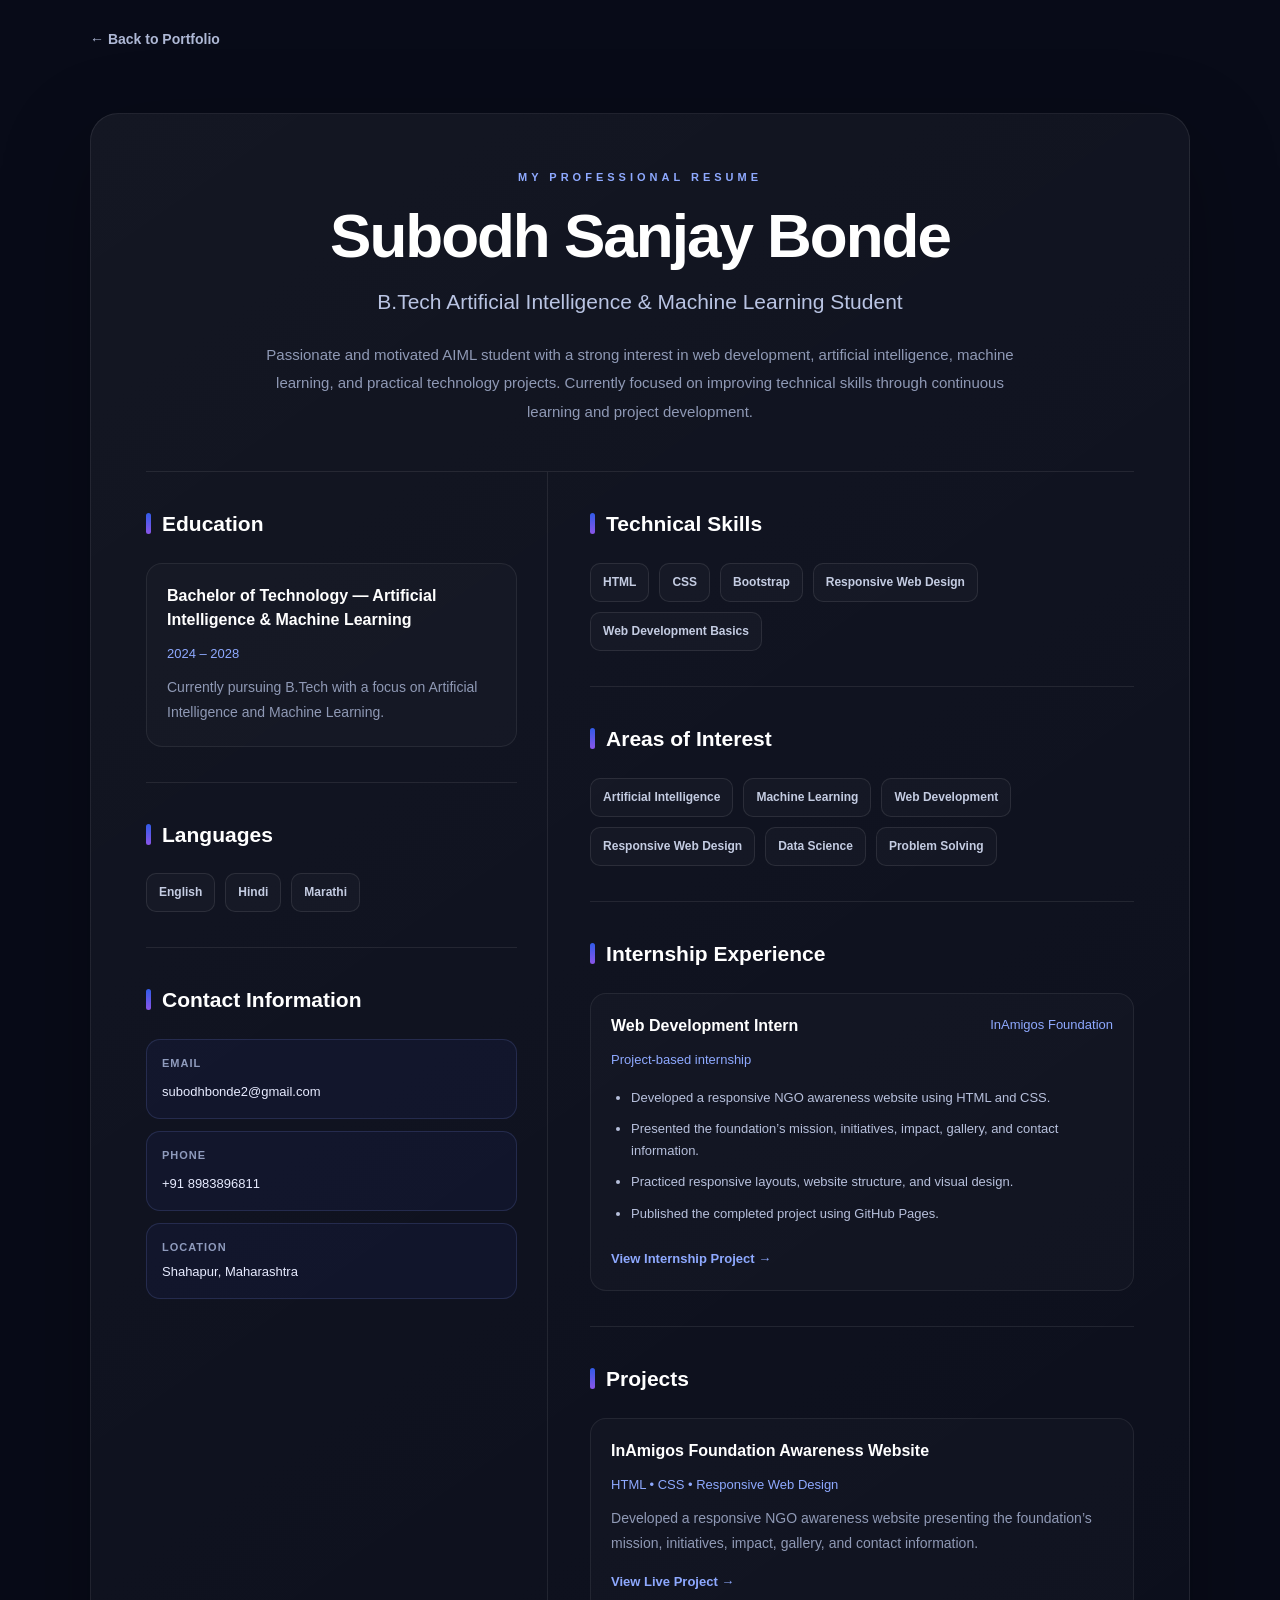
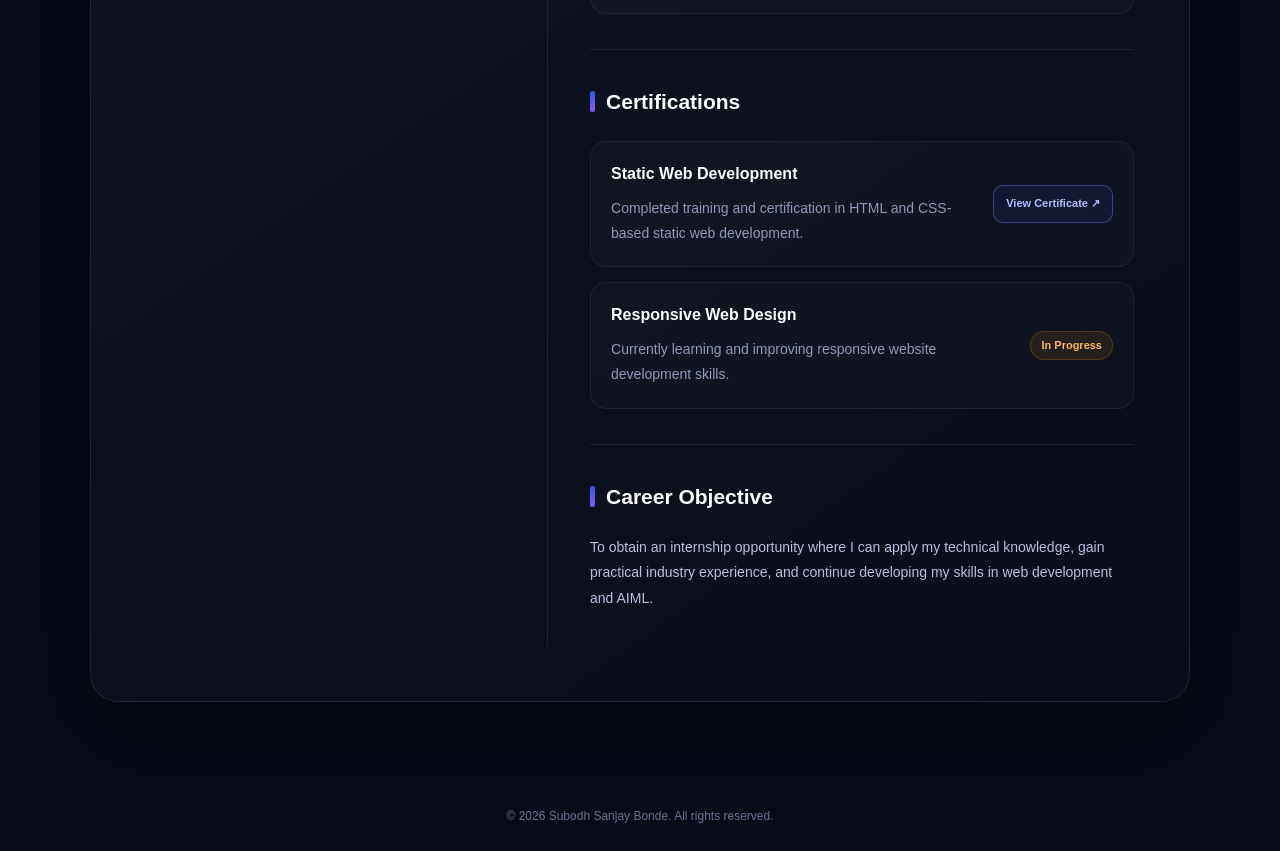
==== resume.html @ 0bbca328 "Add files via upload" ====
<!DOCTYPE html>
<html lang="en">
<head>
    <meta charset="UTF-8">
    <meta name="viewport" content="width=device-width, initial-scale=1.0">

    <title>Subodh Sanjay Bonde | Resume</title>

    <link rel="stylesheet" href="resume.css">
</head>
<body>

    <header class="resume-header">

        <a href="index.html" class="back-button">
            ← Back to Portfolio
        </a>
    </header>

    <main class="resume-container">

        <!-- INTRO -->

        <section class="resume-intro">

            <p class="resume-label">MY PROFESSIONAL RESUME</p>

            <h1>Subodh Sanjay Bonde</h1>

            <h2>
                B.Tech Artificial Intelligence &
                Machine Learning Student
            </h2>

            <p class="resume-summary">
                Passionate and motivated AIML student with a strong
                interest in web development, artificial intelligence,
                machine learning, and practical technology projects.
                Currently focused on improving technical skills
                through continuous learning and project development.
            </p>

        </section>


        <!-- TWO-COLUMN CONTENT -->

        <div class="resume-layout">

            <!-- LEFT COLUMN -->

            <div class="resume-column left-column">

                <!-- EDUCATION -->

                <section class="resume-section">

                    <h3>Education</h3>

                    <div class="resume-item">

                        <h4>
                            Bachelor of Technology —
                            Artificial Intelligence & Machine Learning
                        </h4>

                        <p class="resume-muted">
                            2024 – 2028
                        </p>

                        <p>
                            Currently pursuing B.Tech with a focus on
                            Artificial Intelligence and Machine Learning.
                        </p>

                    </div>

                </section>


                <!-- LANGUAGES -->

                <section class="resume-section">

                    <h3>Languages</h3>

                    <div class="language-list">
                        <span>English</span>
                        <span>Hindi</span>
                        <span>Marathi</span>
                    </div>

                </section>


                <!-- CONTACT -->

                <section class="resume-section contact-section">

                    <h3>Contact Information</h3>

                    <div class="contact-grid">

                        <div class="contact-item">

                            <span class="contact-label">Email</span>

                            <a href="mailto:subodhbonde2@gmail.com">
                                subodhbonde2@gmail.com
                            </a>

                        </div>

                        <div class="contact-item">

                            <span class="contact-label">Phone</span>

                            <a href="tel:+918983896811">
                                +91 8983896811
                            </a>

                        </div>

                        <div class="contact-item">

                            <span class="contact-label">Location</span>

                            <p>Shahapur, Maharashtra</p>

                        </div>

                    </div>

                </section>

            </div>


            <!-- RIGHT COLUMN -->

            <div class="resume-column right-column">

                <!-- TECHNICAL SKILLS -->

                <section class="resume-section">

                    <h3>Technical Skills</h3>

                    <div class="skills-list">
                        <span>HTML</span>
                        <span>CSS</span>
                        <span>Bootstrap</span>
                        <span>Responsive Web Design</span>
                        <span>Web Development Basics</span>
                    </div>

                </section>


                <!-- AREAS OF INTEREST -->

                <section class="resume-section">

                    <h3>Areas of Interest</h3>

                    <div class="interest-list">
                        <span>Artificial Intelligence</span>
                        <span>Machine Learning</span>
                        <span>Web Development</span>
                        <span>Responsive Web Design</span>
                        <span>Data Science</span>
                        <span>Problem Solving</span>
                    </div>

                </section>


                <!-- INTERNSHIP EXPERIENCE -->

                <section class="resume-section">

                    <h3>Internship Experience</h3>

                    <div class="resume-item">

                        <div class="experience-heading">

                            <h4>Web Development Intern</h4>

                            <span class="resume-muted">
                                InAmigos Foundation
                            </span>

                        </div>

                        <p class="resume-muted">
                            Project-based internship
                        </p>

                        <ul class="experience-points">

                            <li>
                                Developed a responsive NGO awareness
                                website using HTML and CSS.
                            </li>

                            <li>
                                Presented the foundation’s mission,
                                initiatives, impact, gallery, and
                                contact information.
                            </li>

                            <li>
                                Practiced responsive layouts,
                                website structure, and visual design.
                            </li>

                            <li>
                                Published the completed project
                                using GitHub Pages.
                            </li>

                        </ul>

                        <a
                            href="https://subodhbonde01.github.io/inamigos-foundation-awareness-project/"
                            target="_blank"
                            class="project-link">
                            View Internship Project →
                        </a>

                    </div>

                </section>


                <!-- PROJECTS -->

                <section class="resume-section">

                    <h3>Projects</h3>

                    <div class="resume-item">

                        <h4>
                            InAmigos Foundation Awareness Website
                        </h4>

                        <p class="resume-muted">
                            HTML • CSS • Responsive Web Design
                        </p>

                        <p>
                            Developed a responsive NGO awareness
                            website presenting the foundation’s
                            mission, initiatives, impact, gallery,
                            and contact information.
                        </p>

                        <a
                            href="https://subodhbonde01.github.io/inamigos-foundation-awareness-project/"
                            target="_blank"
                            class="project-link">
                            View Live Project →
                        </a>

                    </div>

                </section>


                <!-- CERTIFICATIONS -->

                <section class="resume-section">

                    <h3>Certifications</h3>

                    <div class="resume-item certification-item">

                        <div>

                            <h4>Static Web Development</h4>

                            <p>
                                Completed training and certification
                                in HTML and CSS-based static web
                                development.
                            </p>

                        </div>

                        <a
                            href="images/SWDC.jpeg"
                            target="_blank"
                            class="certificate-button">
                            View Certificate ↗
                        </a>

                    </div>

                    <div class="resume-item certification-item pending-certificate">

                        <div>

                            <h4>Responsive Web Design</h4>

                            <p>
                                Currently learning and improving
                                responsive website development skills.
                            </p>

                        </div>

                        <span class="pending-badge">
                            In Progress
                        </span>

                    </div>

                </section>


                <!-- CAREER OBJECTIVE -->

                <section class="resume-section">

                    <h3>Career Objective</h3>

                    <p class="objective-text">
                        To obtain an internship opportunity where I
                        can apply my technical knowledge, gain
                        practical industry experience, and continue
                        developing my skills in web development and AIML.
                    </p>

                </section>

            </div>

        </div>

    </main>


    <footer class="resume-footer">

        <p>
            © 2026 Subodh Sanjay Bonde. All rights reserved.
        </p>

    </footer>

</body>
</html>
---- resume.css ----
/* ---------- RESET ---------- */

* {
    margin: 0;
    padding: 0;
    box-sizing: border-box;
}

body {
    font-family: "Segoe UI", Arial, sans-serif;
    background: #080b18;
    color: #ffffff;
    line-height: 1.6;
}


/* ---------- HEADER ---------- */

.resume-header {
    width: min(100% - 40px, 1100px);
    margin: auto;
    padding: 28px 0;
    display: flex;
    align-items: center;
    justify-content: space-between;
    gap: 20px;
}

.back-button,
.download-button {
    text-decoration: none;
    font-size: 14px;
    font-weight: 600;
    transition: 0.3s ease;
}

.back-button {
    color: #aeb8d5;
}

.back-button:hover {
    color: #8ea9ff;
}

.download-button {
    padding: 11px 18px;
    border: 1px solid #ffffff25;
    border-radius: 10px;
    color: #ffffff;
    background: #ffffff08;
}

.download-button:hover {
    background: #315be8;
    border-color: #315be8;
    transform: translateY(-2px);
}


/* ---------- MAIN CONTAINER ---------- */

.resume-container {
    width: min(100% - 40px, 1100px);
    margin: 35px auto 80px;
    padding: 55px;
    border: 1px solid #ffffff15;
    border-radius: 28px;
    background: linear-gradient(145deg, #ffffff0d, #ffffff03);
    box-shadow: 0 30px 90px #00000045;
}


/* ---------- INTRO ---------- */

.resume-intro {
    padding-bottom: 45px;
    text-align: center;
    border-bottom: 1px solid #ffffff15;
}

.resume-label {
    margin-bottom: 15px;
    color: #8ea9ff;
    font-size: 11px;
    font-weight: 700;
    letter-spacing: 4px;
}

.resume-intro h1 {
    font-size: clamp(38px, 5vw, 62px);
    line-height: 1.1;
    letter-spacing: -2px;
}

.resume-intro h2 {
    margin-top: 15px;
    color: #b9c4e3;
    font-size: 21px;
    font-weight: 500;
}

.resume-summary {
    max-width: 750px;
    margin: 22px auto 0;
    color: #8f99b5;
    font-size: 15px;
    line-height: 1.9;
}


/* ---------- TWO-COLUMN LAYOUT ---------- */

.resume-layout {
    display: grid;
    grid-template-columns: 0.85fr 1.15fr;
    gap: 42px;
}

.resume-column {
    min-width: 0;
}

.left-column {
    padding-right: 30px;
    border-right: 1px solid #ffffff15;
}

.right-column {
    padding-left: 0;
}


/* ---------- SECTIONS ---------- */

.resume-section {
    padding: 35px 0;
    border-bottom: 1px solid #ffffff15;
}

.resume-section:last-child {
    border-bottom: none;
}

.resume-section h3 {
    margin-bottom: 22px;
    color: #ffffff;
    font-size: 21px;
}

.resume-section h3::before {
    content: "";
    display: inline-block;
    width: 5px;
    height: 21px;
    margin-right: 11px;
    vertical-align: -3px;
    border-radius: 5px;
    background: linear-gradient(#315be8, #8a55e8);
}


/* ---------- RESUME ITEMS ---------- */

.resume-item {
    padding: 20px;
    border: 1px solid #ffffff12;
    border-radius: 16px;
    background: #ffffff05;
    transition: 0.3s ease;
}

.resume-item + .resume-item {
    margin-top: 15px;
}

.resume-item:hover {
    border-color: #718cff45;
    transform: translateY(-3px);
}

.resume-item h4 {
    color: #ffffff;
    font-size: 16px;
    line-height: 1.5;
}

.resume-item p {
    margin-top: 10px;
    color: #8f99b5;
    font-size: 14px;
    line-height: 1.8;
}

.resume-muted {
    color: #8ea9ff !important;
    font-size: 13px !important;
}


/* ---------- SKILLS ---------- */

.skills-list,
.interest-list,
.language-list {
    display: flex;
    flex-wrap: wrap;
    gap: 10px;
}

.skills-list span,
.interest-list span,
.language-list span {
    padding: 9px 12px;
    border: 1px solid #ffffff18;
    border-radius: 10px;
    background: #ffffff06;
    color: #c4cce2;
    font-size: 12px;
    font-weight: 600;
    transition: 0.3s ease;
}

.skills-list span:hover,
.interest-list span:hover,
.language-list span:hover {
    background: #315be820;
    border-color: #718cff60;
    transform: translateY(-2px);
}


/* ---------- INTERNSHIP ---------- */

.experience-heading {
    display: flex;
    align-items: center;
    justify-content: space-between;
    gap: 12px;
    flex-wrap: wrap;
}

.experience-heading h4 {
    margin: 0;
}

.experience-points {
    margin: 16px 0 0;
    padding-left: 20px;
    color: #b7c0dc;
    font-size: 13px;
}

.experience-points li {
    margin-bottom: 9px;
    line-height: 1.7;
}


/* ---------- PROJECT LINK ---------- */

.project-link {
    display: inline-block;
    margin-top: 15px;
    color: #8ea9ff;
    text-decoration: none;
    font-size: 13px;
    font-weight: 600;
}

.project-link:hover {
    color: #b78aff;
}


/* ---------- CERTIFICATE BUTTON ---------- */

.certification-item {
    display: flex;
    align-items: center;
    justify-content: space-between;
    gap: 18px;
}

.certificate-button {
    flex-shrink: 0;
    padding: 9px 12px;
    border: 1px solid #718cff60;
    border-radius: 10px;
    background: #315be815;
    color: #aebfff;
    text-decoration: none;
    font-size: 11px;
    font-weight: 700;
    transition: 0.3s ease;
}

.certificate-button:hover {
    background: #315be8;
    color: #ffffff;
    transform: translateY(-2px);
}


/* ---------- PENDING CERTIFICATE ---------- */

.pending-certificate {
    position: relative;
}

.pending-badge {
    display: inline-block;
    flex-shrink: 0;
    padding: 5px 10px;
    border: 1px solid #f59e0b35;
    border-radius: 20px;
    background: #f59e0b18;
    color: #f5b94c;
    font-size: 11px;
    font-weight: 700;
}


/* ---------- CONTACT INFORMATION ---------- */

.contact-grid {
    display: grid;
    grid-template-columns: 1fr;
    gap: 12px;
}

.contact-item {
    padding: 15px;
    border: 1px solid rgba(139, 157, 255, 0.16);
    border-radius: 14px;
    background: rgba(49, 91, 232, 0.06);
}

.contact-label {
    display: block;
    margin-bottom: 5px;
    color: #8f9bbd;
    font-size: 11px;
    font-weight: 700;
    text-transform: uppercase;
    letter-spacing: 1px;
}

.contact-item p,
.contact-item a {
    margin: 0;
    color: #e7ebff;
    font-size: 13px;
    text-decoration: none;
    overflow-wrap: anywhere;
}

.contact-item a:hover {
    color: #9eb0ff;
}


/* ---------- OBJECTIVE ---------- */

.objective-text {
    color: #b7c0dc;
    font-size: 14px;
    line-height: 1.8;
}


/* ---------- FOOTER ---------- */

.resume-footer {
    padding: 25px;
    text-align: center;
    color: #68728e;
    font-size: 12px;
}


/* ---------- TABLET ---------- */

@media (max-width: 850px) {

    .resume-container {
        padding: 40px;
    }

    .resume-layout {
        grid-template-columns: 1fr;
        gap: 0;
    }

    .left-column {
        padding-right: 0;
        border-right: none;
    }

    .right-column {
        padding-left: 0;
    }

}


/* ---------- MOBILE ---------- */

@media (max-width: 600px) {

    .resume-header {
        width: calc(100% - 24px);
        padding: 20px 0;
    }

    .back-button,
    .download-button {
        font-size: 12px;
    }

    .download-button {
        padding: 9px 12px;
    }

    .resume-container {
        width: calc(100% - 24px);
        margin-top: 25px;
        padding: 30px 20px;
        border-radius: 22px;
    }

    .resume-intro {
        padding-bottom: 32px;
    }

    .resume-intro h1 {
        font-size: 38px;
        letter-spacing: -1px;
    }

    .resume-intro h2 {
        font-size: 17px;
        line-height: 1.5;
    }

    .resume-summary {
        font-size: 13px;
        line-height: 1.8;
    }

    .resume-section {
        padding: 28px 0;
    }

    .resume-section h3 {
        font-size: 19px;
    }

    .resume-item {
        padding: 17px;
    }

    .resume-item h4 {
        font-size: 15px;
    }

    .certification-item {
        align-items: flex-start;
        flex-direction: column;
    }

    .certificate-button {
        width: 100%;
        text-align: center;
    }

    .experience-heading {
        align-items: flex-start;
        flex-direction: column;
    }

    .skills-list span,
    .interest-list span,
    .language-list span {
        padding: 8px 10px;
        font-size: 11px;
    }

}

/* ---------- MOBILE SECTION ORDER ---------- */

@media (max-width: 850px) {

    .resume-layout {
        display: flex;
        flex-direction: column;
    }

    .left-column,
    .right-column {
        display: contents;
    }

    .contact-section {
        order: 99;
    }

}
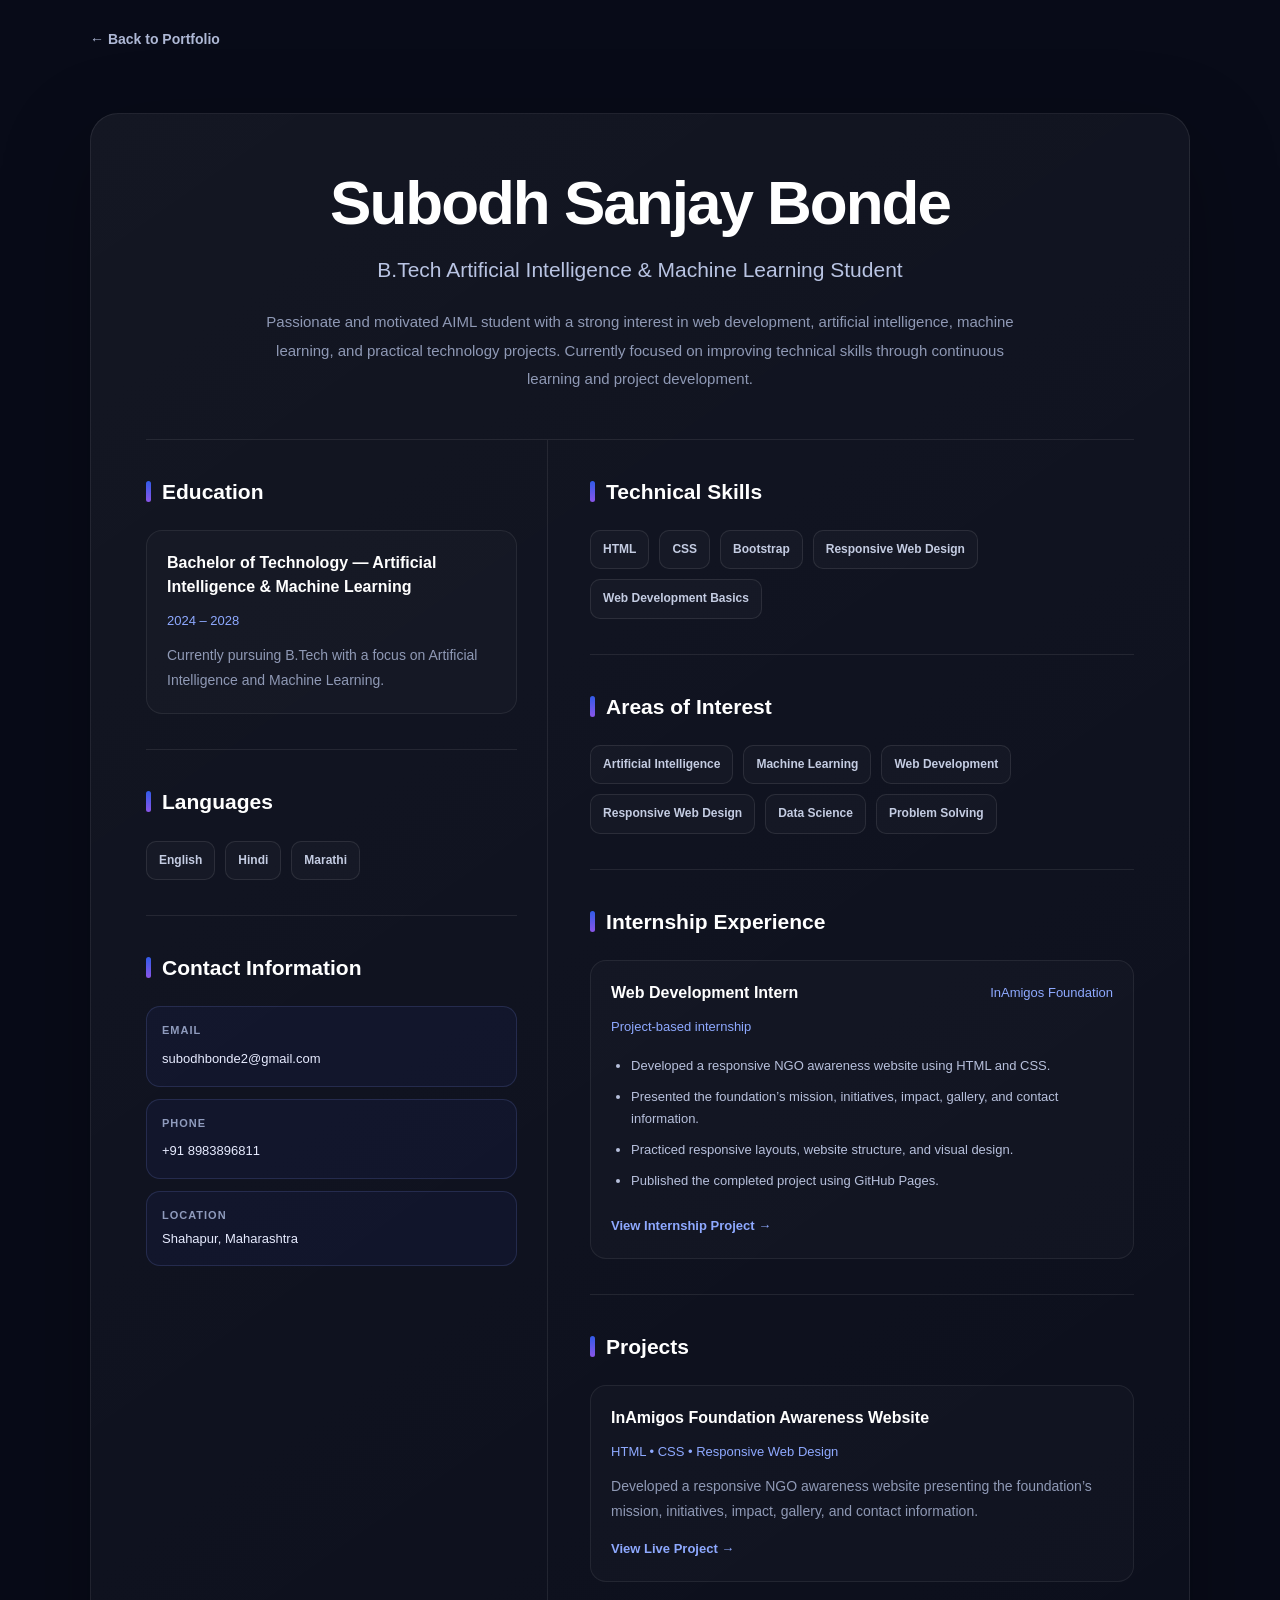
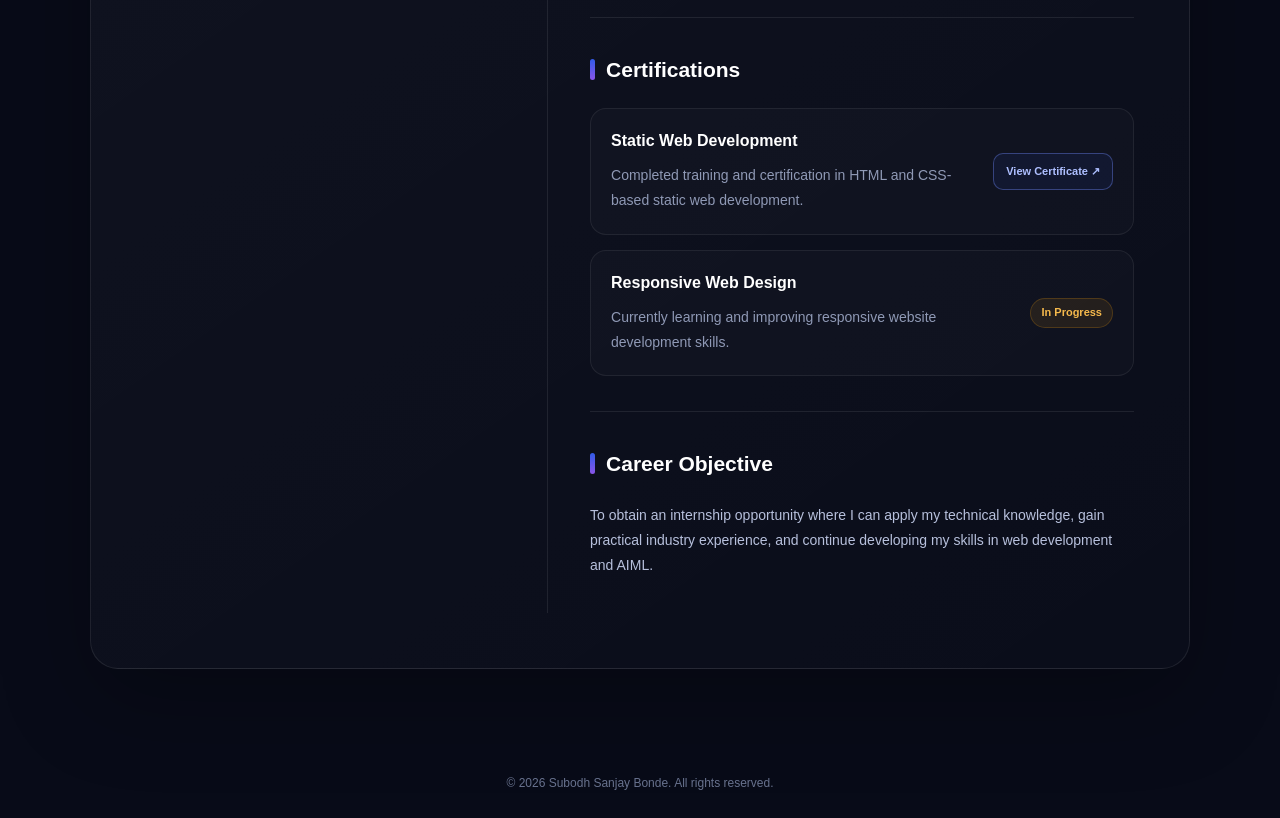
==== commit c241ca0a: "Add files via upload" ====
--- a/resume.html
+++ b/resume.html
@@ -22,8 +22,6 @@
         <!-- INTRO -->
 
         <section class="resume-intro">
-
-            <p class="resume-label">MY PROFESSIONAL RESUME</p>
 
             <h1>Subodh Sanjay Bonde</h1>
 
